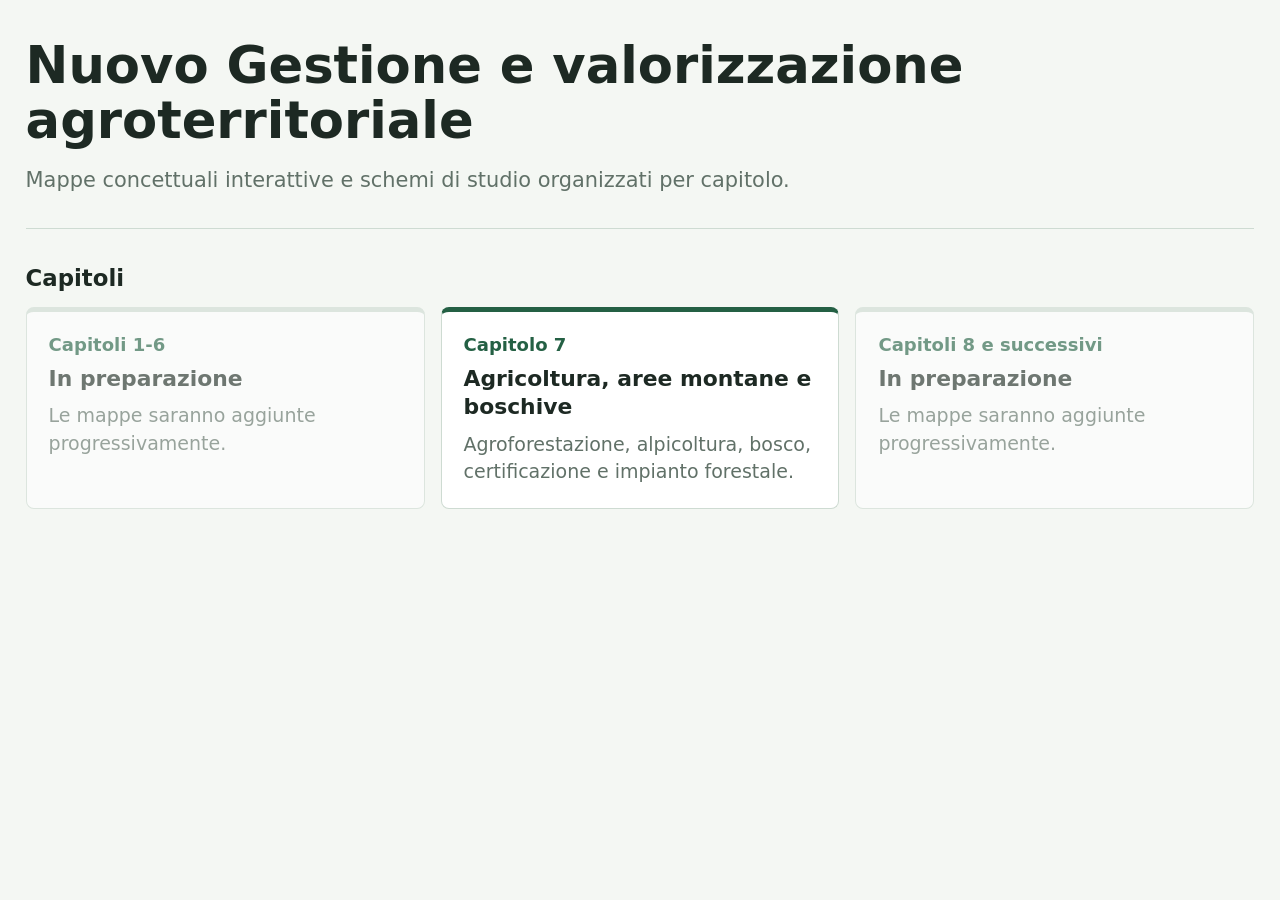
==== index.html @ c0576570 "Usa tutta la larghezza disponibile" ====
<!doctype html>
<html lang="it">
<head>
  <meta charset="utf-8">
  <meta name="viewport" content="width=device-width, initial-scale=1">
  <title>Nuovo Gestione e valorizzazione agroterritoriale</title>
  <style>
    :root{color-scheme:light dark;--bg:light-dark(#f4f7f3,#101714);--surface:light-dark(#ffffff,#1b2621);--text:light-dark(#1d2923,#e7f1eb);--muted:light-dark(#617168,#aab9b0);--line:light-dark(#cedbd2,#405148);--accent:light-dark(#246044,#9fd1ae);font-family:Inter,system-ui,-apple-system,BlinkMacSystemFont,"Segoe UI",sans-serif;font-size:19px}*{box-sizing:border-box}body{margin:0;background:var(--bg);color:var(--text)}main{width:calc(100% - clamp(32px,4vw,96px));margin:auto;padding:38px 0 72px}header{padding:0 0 32px;border-bottom:1px solid var(--line)}h1{max-width:1200px;margin:0;font-size:clamp(2.15rem,4vw,3.4rem);line-height:1.08;letter-spacing:0}header p{max-width:1100px;margin:15px 0 0;color:var(--muted);font-size:1.1rem;line-height:1.55}h2{margin:36px 0 16px;font-size:1.2rem;letter-spacing:0}nav{display:grid;grid-template-columns:repeat(3,minmax(0,1fr));gap:16px}.chapter{display:block;min-height:164px;padding:22px;background:var(--surface);border:1px solid var(--line);border-top:5px solid var(--accent);border-radius:8px;color:inherit;text-decoration:none}.chapter:hover{background:color-mix(in srgb,var(--accent) 9%,var(--surface))}.chapter:focus-visible{outline:3px solid var(--accent);outline-offset:3px}.chapter--pending{border-top-color:var(--line);opacity:.62;cursor:default}.number{display:block;color:var(--accent);font-size:.95rem;font-weight:800;font-variant-numeric:tabular-nums}.title{display:block;margin-top:10px;font-size:1.15rem;font-weight:760;line-height:1.3}.detail{display:block;margin-top:9px;color:var(--muted);font-size:1rem;line-height:1.45}@media(max-width:1100px){main{width:min(100% - 24px,1160px);padding-top:28px}nav{grid-template-columns:1fr}}
  </style>
</head>
<body>
  <main>
    <header>
      <h1>Nuovo Gestione e valorizzazione agroterritoriale</h1>
      <p>Mappe concettuali interattive e schemi di studio organizzati per capitolo.</p>
    </header>
    <section aria-labelledby="capitoli">
      <h2 id="capitoli">Capitoli</h2>
      <nav aria-label="Indice dei capitoli">
        <span class="chapter chapter--pending"><span class="number">Capitoli 1-6</span><span class="title">In preparazione</span><span class="detail">Le mappe saranno aggiunte progressivamente.</span></span>
        <a class="chapter" href="capitolo-07/indice_capitolo_07.html"><span class="number">Capitolo 7</span><span class="title">Agricoltura, aree montane e boschive</span><span class="detail">Agroforestazione, alpicoltura, bosco, certificazione e impianto forestale.</span></a>
        <span class="chapter chapter--pending"><span class="number">Capitoli 8 e successivi</span><span class="title">In preparazione</span><span class="detail">Le mappe saranno aggiunte progressivamente.</span></span>
      </nav>
    </section>
  </main>
</body>
</html>
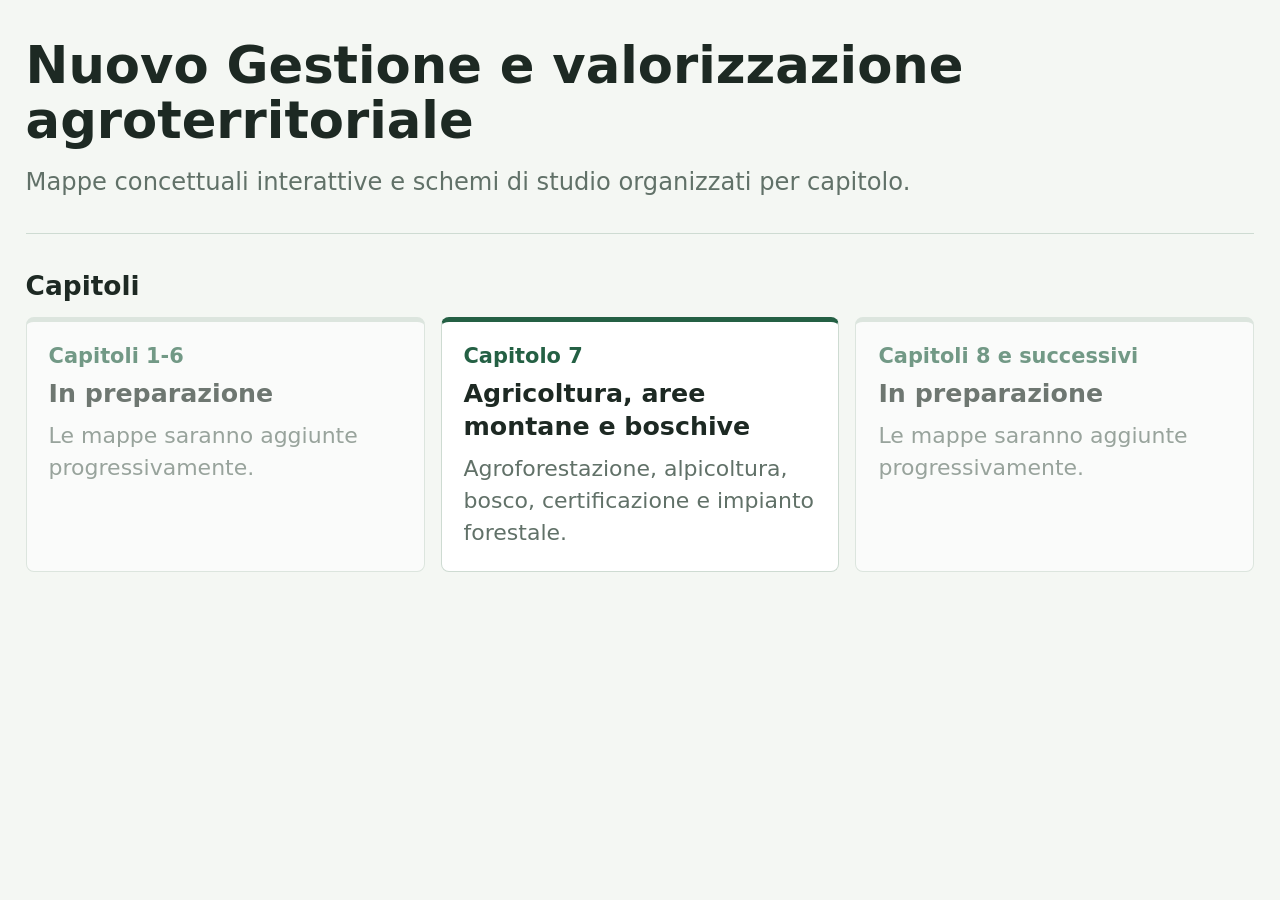
==== commit 18291ea1: "Aumenta la scala di lettura" ====
--- a/index.html
+++ b/index.html
@@ -5,7 +5,7 @@
   <meta name="viewport" content="width=device-width, initial-scale=1">
   <title>Nuovo Gestione e valorizzazione agroterritoriale</title>
   <style>
-    :root{color-scheme:light dark;--bg:light-dark(#f4f7f3,#101714);--surface:light-dark(#ffffff,#1b2621);--text:light-dark(#1d2923,#e7f1eb);--muted:light-dark(#617168,#aab9b0);--line:light-dark(#cedbd2,#405148);--accent:light-dark(#246044,#9fd1ae);font-family:Inter,system-ui,-apple-system,BlinkMacSystemFont,"Segoe UI",sans-serif;font-size:19px}*{box-sizing:border-box}body{margin:0;background:var(--bg);color:var(--text)}main{width:calc(100% - clamp(32px,4vw,96px));margin:auto;padding:38px 0 72px}header{padding:0 0 32px;border-bottom:1px solid var(--line)}h1{max-width:1200px;margin:0;font-size:clamp(2.15rem,4vw,3.4rem);line-height:1.08;letter-spacing:0}header p{max-width:1100px;margin:15px 0 0;color:var(--muted);font-size:1.1rem;line-height:1.55}h2{margin:36px 0 16px;font-size:1.2rem;letter-spacing:0}nav{display:grid;grid-template-columns:repeat(3,minmax(0,1fr));gap:16px}.chapter{display:block;min-height:164px;padding:22px;background:var(--surface);border:1px solid var(--line);border-top:5px solid var(--accent);border-radius:8px;color:inherit;text-decoration:none}.chapter:hover{background:color-mix(in srgb,var(--accent) 9%,var(--surface))}.chapter:focus-visible{outline:3px solid var(--accent);outline-offset:3px}.chapter--pending{border-top-color:var(--line);opacity:.62;cursor:default}.number{display:block;color:var(--accent);font-size:.95rem;font-weight:800;font-variant-numeric:tabular-nums}.title{display:block;margin-top:10px;font-size:1.15rem;font-weight:760;line-height:1.3}.detail{display:block;margin-top:9px;color:var(--muted);font-size:1rem;line-height:1.45}@media(max-width:1100px){main{width:min(100% - 24px,1160px);padding-top:28px}nav{grid-template-columns:1fr}}
+    :root{color-scheme:light dark;--bg:light-dark(#f4f7f3,#101714);--surface:light-dark(#ffffff,#1b2621);--text:light-dark(#1d2923,#e7f1eb);--muted:light-dark(#617168,#aab9b0);--line:light-dark(#cedbd2,#405148);--accent:light-dark(#246044,#9fd1ae);font-family:Inter,system-ui,-apple-system,BlinkMacSystemFont,"Segoe UI",sans-serif;font-size:22px}*{box-sizing:border-box}body{margin:0;background:var(--bg);color:var(--text)}main{width:calc(100% - clamp(32px,4vw,96px));margin:auto;padding:38px 0 72px}header{padding:0 0 32px;border-bottom:1px solid var(--line)}h1{max-width:1200px;margin:0;font-size:clamp(2.15rem,4vw,3.4rem);line-height:1.08;letter-spacing:0}header p{max-width:1100px;margin:15px 0 0;color:var(--muted);font-size:1.1rem;line-height:1.55}h2{margin:36px 0 16px;font-size:1.2rem;letter-spacing:0}nav{display:grid;grid-template-columns:repeat(3,minmax(0,1fr));gap:16px}.chapter{display:block;min-height:164px;padding:22px;background:var(--surface);border:1px solid var(--line);border-top:5px solid var(--accent);border-radius:8px;color:inherit;text-decoration:none}.chapter:hover{background:color-mix(in srgb,var(--accent) 9%,var(--surface))}.chapter:focus-visible{outline:3px solid var(--accent);outline-offset:3px}.chapter--pending{border-top-color:var(--line);opacity:.62;cursor:default}.number{display:block;color:var(--accent);font-size:.95rem;font-weight:800;font-variant-numeric:tabular-nums}.title{display:block;margin-top:10px;font-size:1.15rem;font-weight:760;line-height:1.3}.detail{display:block;margin-top:9px;color:var(--muted);font-size:1rem;line-height:1.45}@media(max-width:1100px){main{width:min(100% - 24px,1160px);padding-top:28px}nav{grid-template-columns:1fr}}
   </style>
 </head>
 <body>
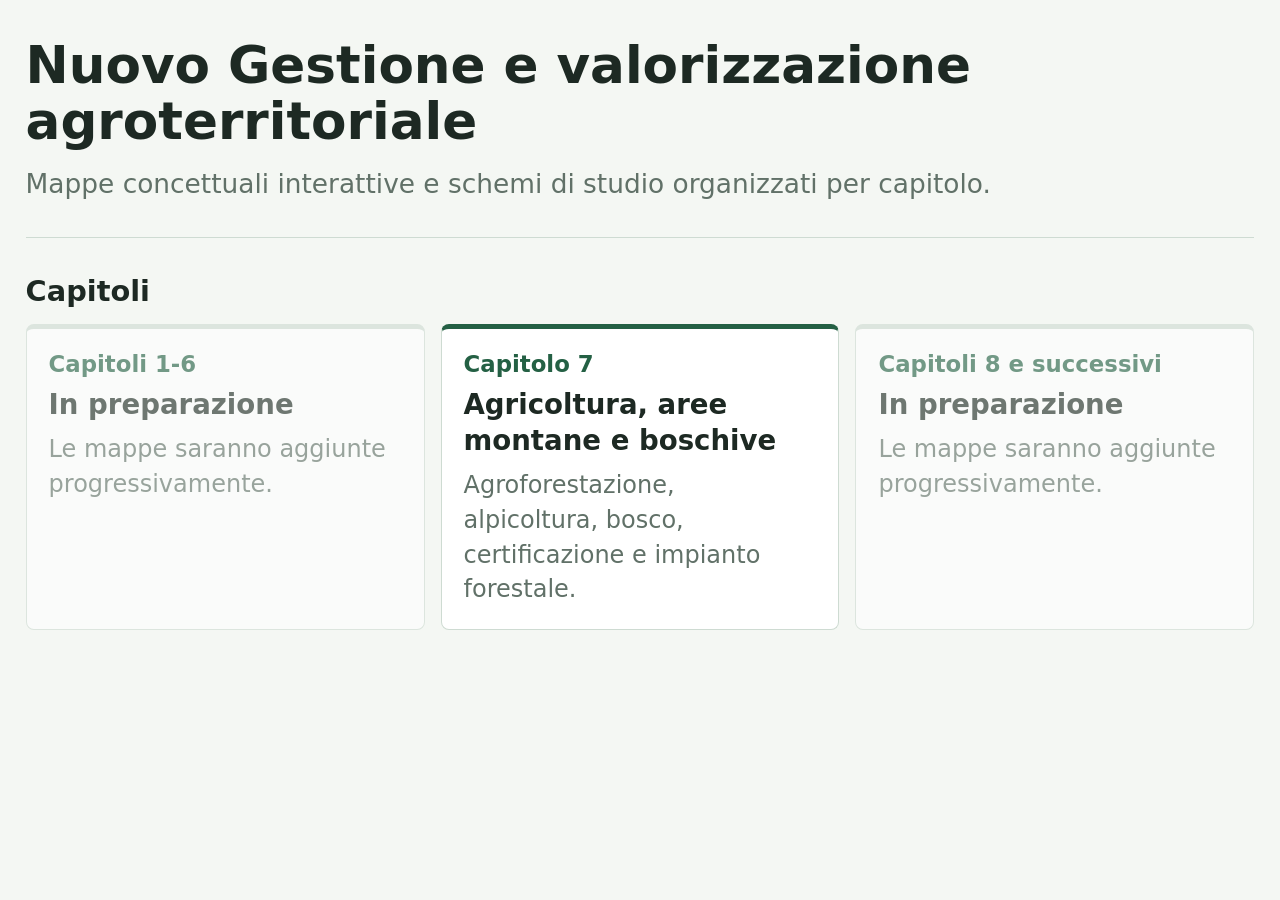
==== commit 4cdac961: "Allinea numeri e scala tipografica delle mappe" ====
--- a/index.html
+++ b/index.html
@@ -5,7 +5,7 @@
   <meta name="viewport" content="width=device-width, initial-scale=1">
   <title>Nuovo Gestione e valorizzazione agroterritoriale</title>
   <style>
-    :root{color-scheme:light dark;--bg:light-dark(#f4f7f3,#101714);--surface:light-dark(#ffffff,#1b2621);--text:light-dark(#1d2923,#e7f1eb);--muted:light-dark(#617168,#aab9b0);--line:light-dark(#cedbd2,#405148);--accent:light-dark(#246044,#9fd1ae);font-family:Inter,system-ui,-apple-system,BlinkMacSystemFont,"Segoe UI",sans-serif;font-size:22px}*{box-sizing:border-box}body{margin:0;background:var(--bg);color:var(--text)}main{width:calc(100% - clamp(32px,4vw,96px));margin:auto;padding:38px 0 72px}header{padding:0 0 32px;border-bottom:1px solid var(--line)}h1{max-width:1200px;margin:0;font-size:clamp(2.15rem,4vw,3.4rem);line-height:1.08;letter-spacing:0}header p{max-width:1100px;margin:15px 0 0;color:var(--muted);font-size:1.1rem;line-height:1.55}h2{margin:36px 0 16px;font-size:1.2rem;letter-spacing:0}nav{display:grid;grid-template-columns:repeat(3,minmax(0,1fr));gap:16px}.chapter{display:block;min-height:164px;padding:22px;background:var(--surface);border:1px solid var(--line);border-top:5px solid var(--accent);border-radius:8px;color:inherit;text-decoration:none}.chapter:hover{background:color-mix(in srgb,var(--accent) 9%,var(--surface))}.chapter:focus-visible{outline:3px solid var(--accent);outline-offset:3px}.chapter--pending{border-top-color:var(--line);opacity:.62;cursor:default}.number{display:block;color:var(--accent);font-size:.95rem;font-weight:800;font-variant-numeric:tabular-nums}.title{display:block;margin-top:10px;font-size:1.15rem;font-weight:760;line-height:1.3}.detail{display:block;margin-top:9px;color:var(--muted);font-size:1rem;line-height:1.45}@media(max-width:1100px){main{width:min(100% - 24px,1160px);padding-top:28px}nav{grid-template-columns:1fr}}
+    :root{color-scheme:light dark;--bg:light-dark(#f4f7f3,#101714);--surface:light-dark(#ffffff,#1b2621);--text:light-dark(#1d2923,#e7f1eb);--muted:light-dark(#617168,#aab9b0);--line:light-dark(#cedbd2,#405148);--accent:light-dark(#246044,#9fd1ae);font-family:Inter,system-ui,-apple-system,BlinkMacSystemFont,"Segoe UI",sans-serif;font-size:24px}*{box-sizing:border-box}body{margin:0;background:var(--bg);color:var(--text)}main{width:calc(100% - clamp(32px,4vw,96px));margin:auto;padding:38px 0 72px}header{padding:0 0 32px;border-bottom:1px solid var(--line)}h1{max-width:1200px;margin:0;font-size:clamp(2.15rem,4vw,3.4rem);line-height:1.08;letter-spacing:0}header p{max-width:1100px;margin:15px 0 0;color:var(--muted);font-size:1.1rem;line-height:1.55}h2{margin:36px 0 16px;font-size:1.2rem;letter-spacing:0}nav{display:grid;grid-template-columns:repeat(3,minmax(0,1fr));gap:16px}.chapter{display:block;min-height:164px;padding:22px;background:var(--surface);border:1px solid var(--line);border-top:5px solid var(--accent);border-radius:8px;color:inherit;text-decoration:none}.chapter:hover{background:color-mix(in srgb,var(--accent) 9%,var(--surface))}.chapter:focus-visible{outline:3px solid var(--accent);outline-offset:3px}.chapter--pending{border-top-color:var(--line);opacity:.62;cursor:default}.number{display:block;color:var(--accent);font-size:.95rem;font-weight:800;font-variant-numeric:tabular-nums}.title{display:block;margin-top:10px;font-size:1.15rem;font-weight:760;line-height:1.3}.detail{display:block;margin-top:9px;color:var(--muted);font-size:1rem;line-height:1.45}@media(max-width:1100px){:root{font-size:19px}main{width:calc(100% - 32px);padding-top:28px}nav{grid-template-columns:repeat(2,minmax(0,1fr))}}@media(max-width:700px){:root{font-size:18px}main{width:calc(100% - 24px)}nav{grid-template-columns:1fr}}
   </style>
 </head>
 <body>
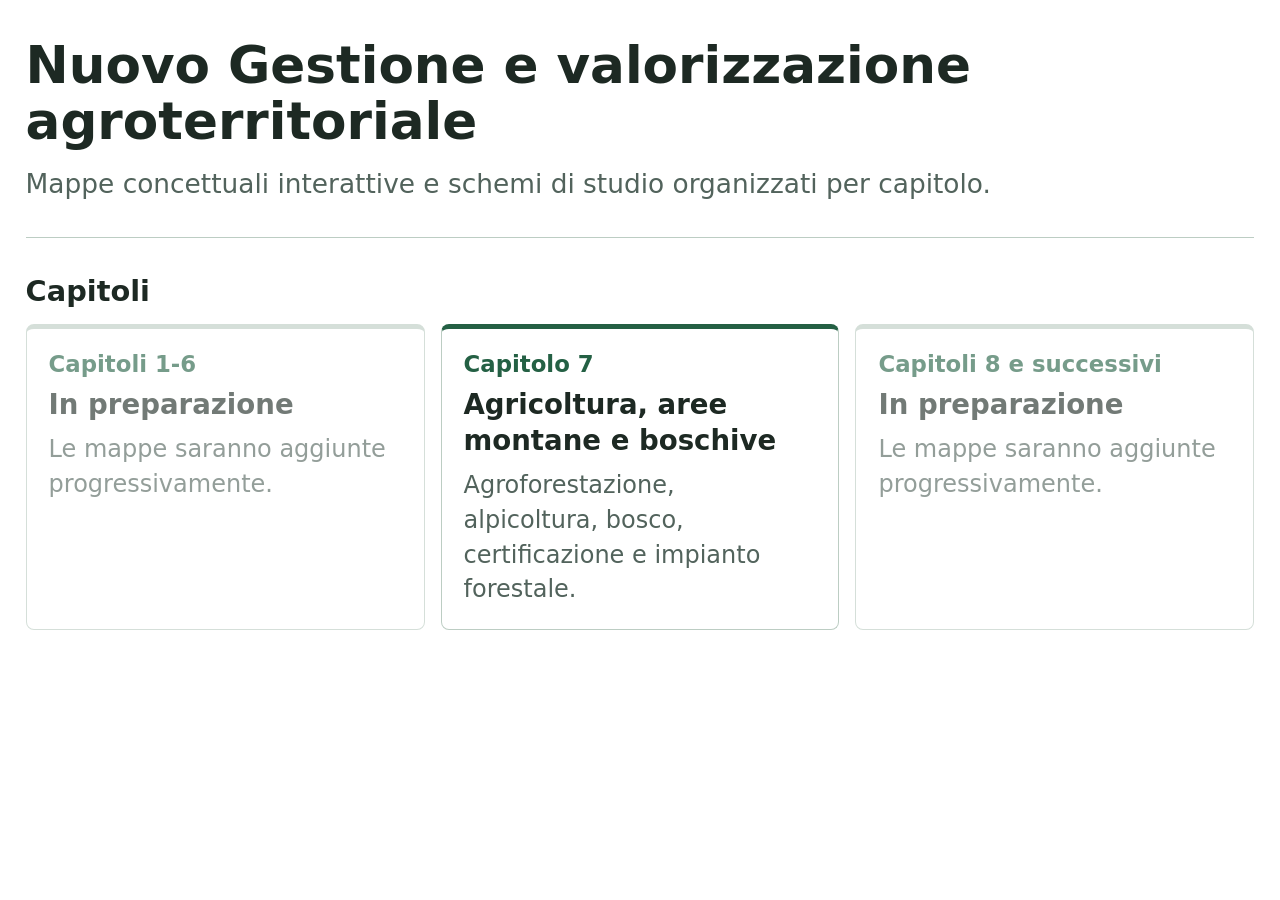
==== commit e886f932: "Rende bianche e stampabili le mappe del capitolo 7" ====
--- a/index.html
+++ b/index.html
@@ -5,7 +5,7 @@
   <meta name="viewport" content="width=device-width, initial-scale=1">
   <title>Nuovo Gestione e valorizzazione agroterritoriale</title>
   <style>
-    :root{color-scheme:light dark;--bg:light-dark(#f4f7f3,#101714);--surface:light-dark(#ffffff,#1b2621);--text:light-dark(#1d2923,#e7f1eb);--muted:light-dark(#617168,#aab9b0);--line:light-dark(#cedbd2,#405148);--accent:light-dark(#246044,#9fd1ae);font-family:Inter,system-ui,-apple-system,BlinkMacSystemFont,"Segoe UI",sans-serif;font-size:24px}*{box-sizing:border-box}body{margin:0;background:var(--bg);color:var(--text)}main{width:calc(100% - clamp(32px,4vw,96px));margin:auto;padding:38px 0 72px}header{padding:0 0 32px;border-bottom:1px solid var(--line)}h1{max-width:1200px;margin:0;font-size:clamp(2.15rem,4vw,3.4rem);line-height:1.08;letter-spacing:0}header p{max-width:1100px;margin:15px 0 0;color:var(--muted);font-size:1.1rem;line-height:1.55}h2{margin:36px 0 16px;font-size:1.2rem;letter-spacing:0}nav{display:grid;grid-template-columns:repeat(3,minmax(0,1fr));gap:16px}.chapter{display:block;min-height:164px;padding:22px;background:var(--surface);border:1px solid var(--line);border-top:5px solid var(--accent);border-radius:8px;color:inherit;text-decoration:none}.chapter:hover{background:color-mix(in srgb,var(--accent) 9%,var(--surface))}.chapter:focus-visible{outline:3px solid var(--accent);outline-offset:3px}.chapter--pending{border-top-color:var(--line);opacity:.62;cursor:default}.number{display:block;color:var(--accent);font-size:.95rem;font-weight:800;font-variant-numeric:tabular-nums}.title{display:block;margin-top:10px;font-size:1.15rem;font-weight:760;line-height:1.3}.detail{display:block;margin-top:9px;color:var(--muted);font-size:1rem;line-height:1.45}@media(max-width:1100px){:root{font-size:19px}main{width:calc(100% - 32px);padding-top:28px}nav{grid-template-columns:repeat(2,minmax(0,1fr))}}@media(max-width:700px){:root{font-size:18px}main{width:calc(100% - 24px)}nav{grid-template-columns:1fr}}
+    :root{color-scheme:light;--bg:#ffffff;--surface:#ffffff;--text:#1d2923;--muted:#52635c;--line:#bccdc3;--accent:#246044;font-family:Inter,system-ui,-apple-system,BlinkMacSystemFont,"Segoe UI",sans-serif;font-size:24px}*{box-sizing:border-box}body{margin:0;background:var(--bg);color:var(--text)}main{width:calc(100% - clamp(32px,4vw,96px));margin:auto;padding:38px 0 72px}header{padding:0 0 32px;border-bottom:1px solid var(--line)}h1{max-width:1200px;margin:0;font-size:clamp(2.15rem,4vw,3.4rem);line-height:1.08;letter-spacing:0}header p{max-width:1100px;margin:15px 0 0;color:var(--muted);font-size:1.1rem;line-height:1.55}h2{margin:36px 0 16px;font-size:1.2rem;letter-spacing:0}nav{display:grid;grid-template-columns:repeat(3,minmax(0,1fr));gap:16px}.chapter{display:block;min-height:164px;padding:22px;background:var(--surface);border:1px solid var(--line);border-top:5px solid var(--accent);border-radius:8px;color:inherit;text-decoration:none}.chapter:hover{background:#f0f7f2}.chapter:focus-visible{outline:3px solid var(--accent);outline-offset:3px}.chapter--pending{border-top-color:var(--line);opacity:.62;cursor:default}.number{display:block;color:var(--accent);font-size:.95rem;font-weight:800;font-variant-numeric:tabular-nums}.title{display:block;margin-top:10px;font-size:1.15rem;font-weight:760;line-height:1.3}.detail{display:block;margin-top:9px;color:var(--muted);font-size:1rem;line-height:1.45}@media(max-width:1100px){:root{font-size:19px}main{width:calc(100% - 32px);padding-top:28px}nav{grid-template-columns:repeat(2,minmax(0,1fr))}}@media(max-width:700px){:root{font-size:18px}main{width:calc(100% - 24px)}nav{grid-template-columns:1fr}}
   </style>
 </head>
 <body>
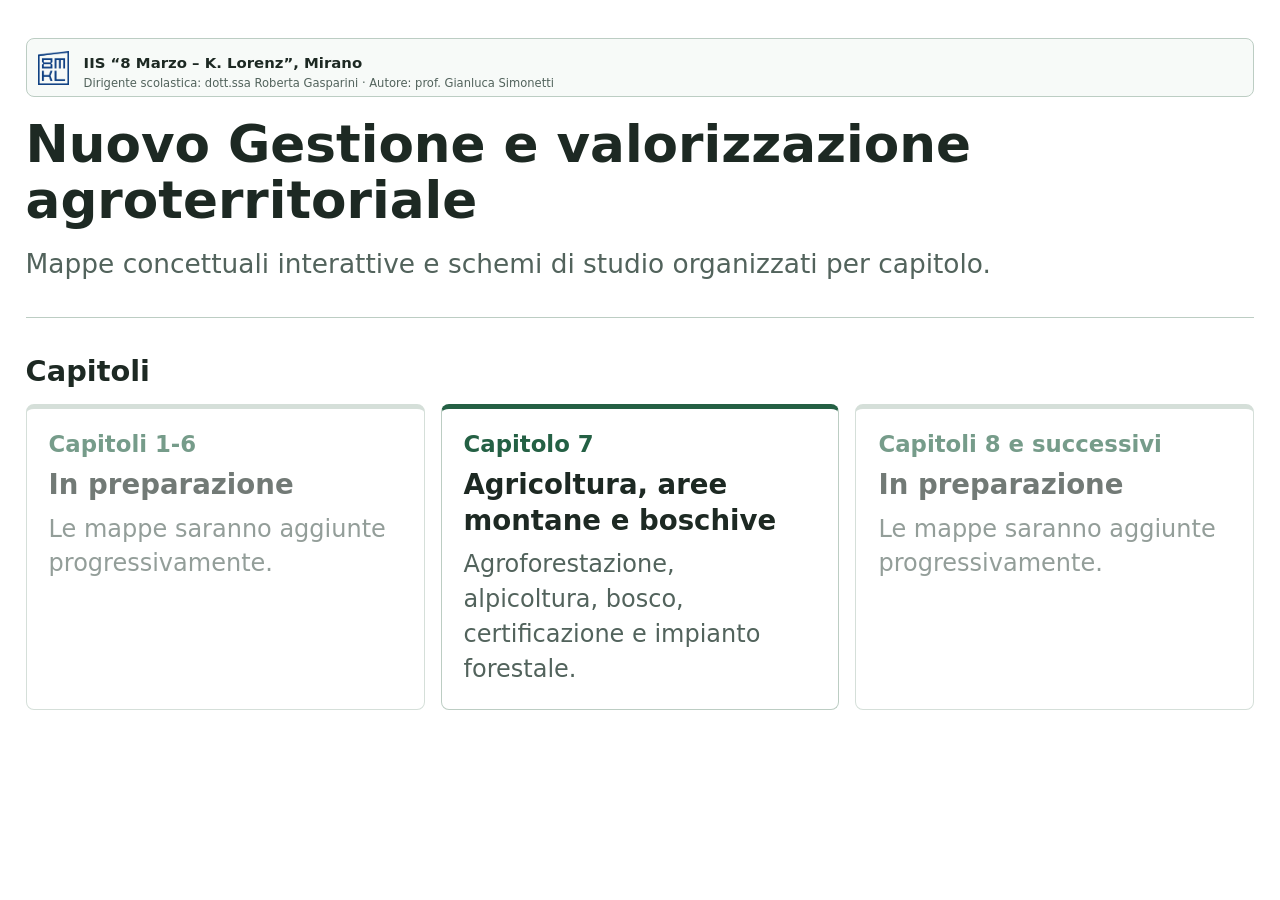
==== commit cc0d8363: "Aggiunge intestazione istituzionale alle mappe" ====
--- a/index.html
+++ b/index.html
@@ -7,9 +7,11 @@
   <style>
     :root{color-scheme:light;--bg:#ffffff;--surface:#ffffff;--text:#1d2923;--muted:#52635c;--line:#bccdc3;--accent:#246044;font-family:Inter,system-ui,-apple-system,BlinkMacSystemFont,"Segoe UI",sans-serif;font-size:24px}*{box-sizing:border-box}body{margin:0;background:var(--bg);color:var(--text)}main{width:calc(100% - clamp(32px,4vw,96px));margin:auto;padding:38px 0 72px}header{padding:0 0 32px;border-bottom:1px solid var(--line)}h1{max-width:1200px;margin:0;font-size:clamp(2.15rem,4vw,3.4rem);line-height:1.08;letter-spacing:0}header p{max-width:1100px;margin:15px 0 0;color:var(--muted);font-size:1.1rem;line-height:1.55}h2{margin:36px 0 16px;font-size:1.2rem;letter-spacing:0}nav{display:grid;grid-template-columns:repeat(3,minmax(0,1fr));gap:16px}.chapter{display:block;min-height:164px;padding:22px;background:var(--surface);border:1px solid var(--line);border-top:5px solid var(--accent);border-radius:8px;color:inherit;text-decoration:none}.chapter:hover{background:#f0f7f2}.chapter:focus-visible{outline:3px solid var(--accent);outline-offset:3px}.chapter--pending{border-top-color:var(--line);opacity:.62;cursor:default}.number{display:block;color:var(--accent);font-size:.95rem;font-weight:800;font-variant-numeric:tabular-nums}.title{display:block;margin-top:10px;font-size:1.15rem;font-weight:760;line-height:1.3}.detail{display:block;margin-top:9px;color:var(--muted);font-size:1rem;line-height:1.45}@media(max-width:1100px){:root{font-size:19px}main{width:calc(100% - 32px);padding-top:28px}nav{grid-template-columns:repeat(2,minmax(0,1fr))}}@media(max-width:700px){:root{font-size:18px}main{width:calc(100% - 24px)}nav{grid-template-columns:1fr}}
   </style>
+  <style>.institutional{display:grid;grid-template-columns:38px minmax(0,1fr);align-items:center;gap:9px;margin-bottom:20px;padding:6px 10px;border:1px solid var(--line);border-radius:8px;background:#f7faf8;color:var(--muted);line-height:1.25}.institutional img{width:34px;height:34px;object-fit:contain}.institutional b{color:var(--text);font-size:.62rem}.institutional small{display:block;margin-top:1px;font-size:.48rem}@media(max-width:700px){.institutional{grid-template-columns:34px 1fr}.institutional img{width:30px;height:30px}}</style>
 </head>
 <body>
   <main>
+    <div class="institutional"><img src="assets/logo_scuola_8mkl.png" alt="Logo IIS 8 Marzo – K. Lorenz"><span><b>IIS “8 Marzo – K. Lorenz”, Mirano</b><small>Dirigente scolastica: dott.ssa Roberta Gasparini · Autore: prof. Gianluca Simonetti</small></span></div>
     <header>
       <h1>Nuovo Gestione e valorizzazione agroterritoriale</h1>
       <p>Mappe concettuali interattive e schemi di studio organizzati per capitolo.</p>
@@ -23,5 +25,6 @@
       </nav>
     </section>
   </main>
+<script src="lettura_testo.js?v=20261015a"></script>
 </body>
 </html>
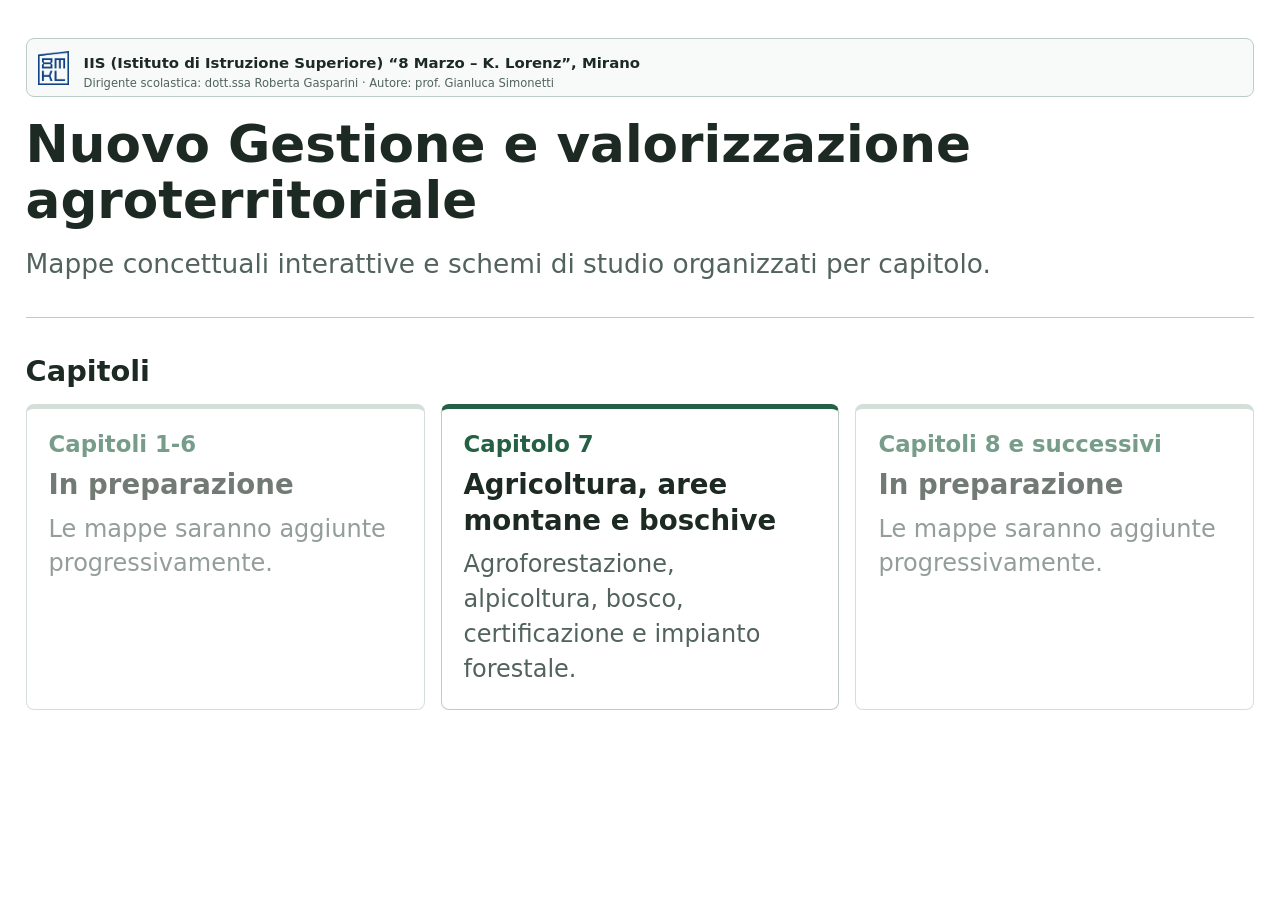
==== commit 9a2aba1e: "Estende tutte le sigle nelle mappe del capitolo 7" ====
--- a/index.html
+++ b/index.html
@@ -11,7 +11,7 @@
 </head>
 <body>
   <main>
-    <div class="institutional"><img src="assets/logo_scuola_8mkl.png" alt="Logo IIS 8 Marzo – K. Lorenz"><span><b>IIS “8 Marzo – K. Lorenz”, Mirano</b><small>Dirigente scolastica: dott.ssa Roberta Gasparini · Autore: prof. Gianluca Simonetti</small></span></div>
+    <div class="institutional"><img src="assets/logo_scuola_8mkl.png" alt="Logo dell'Istituto 8 Marzo – K. Lorenz"><span><b>IIS (Istituto di Istruzione Superiore) “8 Marzo – K. Lorenz”, Mirano</b><small>Dirigente scolastica: dott.ssa Roberta Gasparini · Autore: prof. Gianluca Simonetti</small></span></div>
     <header>
       <h1>Nuovo Gestione e valorizzazione agroterritoriale</h1>
       <p>Mappe concettuali interattive e schemi di studio organizzati per capitolo.</p>
